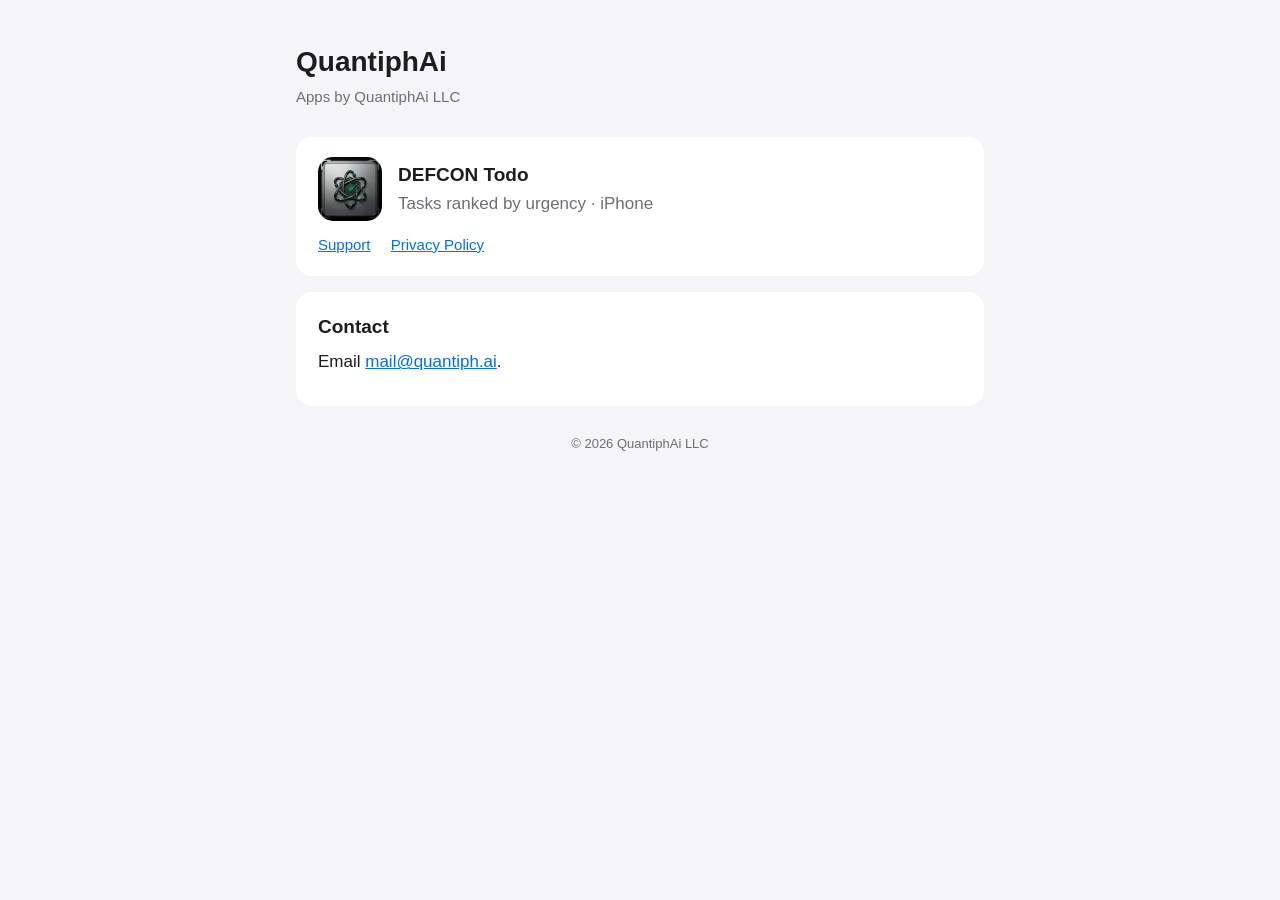
==== index.html @ 4b1cee78 "QuantiphAi site with DEFCON Todo support and privacy pages Co-Authored-By: Claude Opus 5.5 <noreply@" ====
<!DOCTYPE html>
<html lang="en">
<head>
  <meta charset="utf-8">
  <meta name="viewport" content="width=device-width, initial-scale=1">
  <title>QuantiphAi</title>
  <link rel="stylesheet" href="style.css">
  <style>
    .app { display: flex; align-items: center; gap: 16px; text-decoration: none; color: inherit; }
    .app img { width: 64px; height: 64px; border-radius: 15px; }
    .app h2 { margin: 0 0 2px; }
    .app p { margin: 0; color: var(--muted); }
    .links { margin-top: 12px; font-size: 15px; }
    .links a { margin-right: 16px; }
  </style>
</head>
<body>
<main>
  <header>
    <div>
      <h1>QuantiphAi</h1>
      <p>Apps by QuantiphAi LLC</p>
    </div>
  </header>

  <section>
    <a class="app" href="defcon-todo/">
      <img src="defcon-todo/icon.png" alt="">
      <div>
        <h2>DEFCON Todo</h2>
        <p>Tasks ranked by urgency · iPhone</p>
      </div>
    </a>
    <div class="links">
      <a href="defcon-todo/">Support</a>
      <a href="defcon-todo/privacy.html">Privacy Policy</a>
    </div>
  </section>

  <section>
    <h2>Contact</h2>
    <p>Email <a href="mailto:mail@quantiph.ai">mail@quantiph.ai</a>.</p>
  </section>

  <footer>© 2026 QuantiphAi LLC</footer>
</main>
</body>
</html>
---- style.css ----
:root { --bg: #f5f5f7; --card: #ffffff; --text: #1d1d1f; --muted: #6e6e73; --accent: #0071e3; }
@media (prefers-color-scheme: dark) {
  :root { --bg: #000000; --card: #1c1c1e; --text: #f5f5f7; --muted: #a1a1a6; --accent: #2997ff; }
}
* { box-sizing: border-box; }
body {
  margin: 0; background: var(--bg); color: var(--text);
  font: 17px/1.55 -apple-system, BlinkMacSystemFont, "Segoe UI", Roboto, Helvetica, Arial, sans-serif;
}
main { max-width: 720px; margin: 0 auto; padding: 40px 16px 64px; }
header { display: flex; align-items: center; gap: 14px; margin-bottom: 28px; }
header img { width: 56px; height: 56px; border-radius: 13px; }
header h1 { margin: 0; font-size: 28px; }
header p { margin: 2px 0 0; color: var(--muted); font-size: 15px; }
section { background: var(--card); border-radius: 16px; padding: 20px 22px; margin-bottom: 16px; }
h2 { font-size: 19px; margin: 0 0 8px; }
p, li { margin: 0 0 10px; }
ul { padding-left: 20px; margin: 0; }
a { color: var(--accent); }
nav { margin-bottom: 20px; font-size: 15px; }
nav a { margin-right: 16px; }
footer { color: var(--muted); font-size: 13px; text-align: center; margin-top: 28px; }
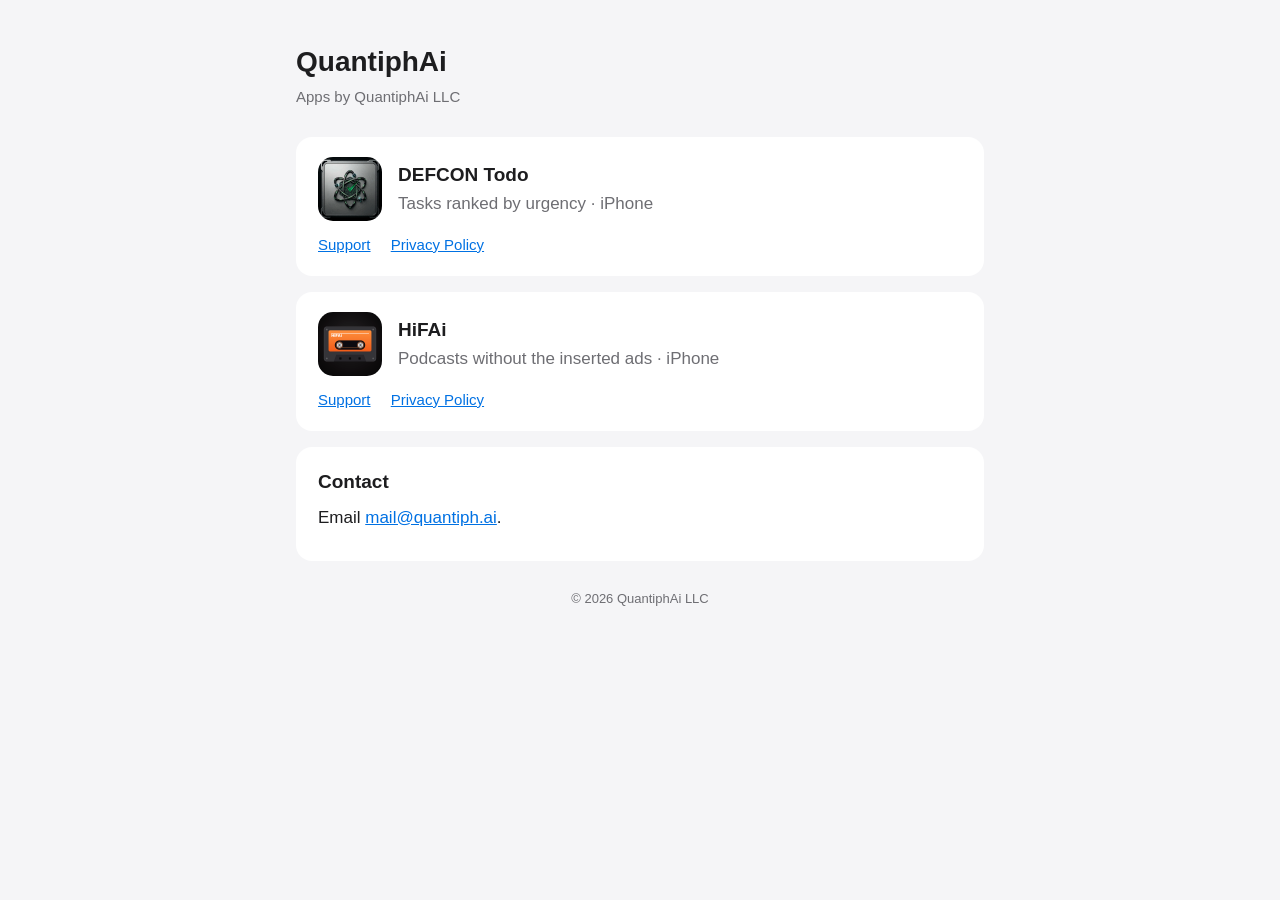
==== commit d9642ca2: "HiFAi support page and privacy policy Co-Authored-By: Claude Opus 5.5 <noreply@anthropic.com>" ====
--- a/index.html
+++ b/index.html
@@ -38,6 +38,20 @@
   </section>
 
   <section>
+    <a class="app" href="hifai/">
+      <img src="hifai/icon.png" alt="">
+      <div>
+        <h2>HiFAi</h2>
+        <p>Podcasts without the inserted ads · iPhone</p>
+      </div>
+    </a>
+    <div class="links">
+      <a href="hifai/">Support</a>
+      <a href="hifai/privacy.html">Privacy Policy</a>
+    </div>
+  </section>
+
+  <section>
     <h2>Contact</h2>
     <p>Email <a href="mailto:mail@quantiph.ai">mail@quantiph.ai</a>.</p>
   </section>
